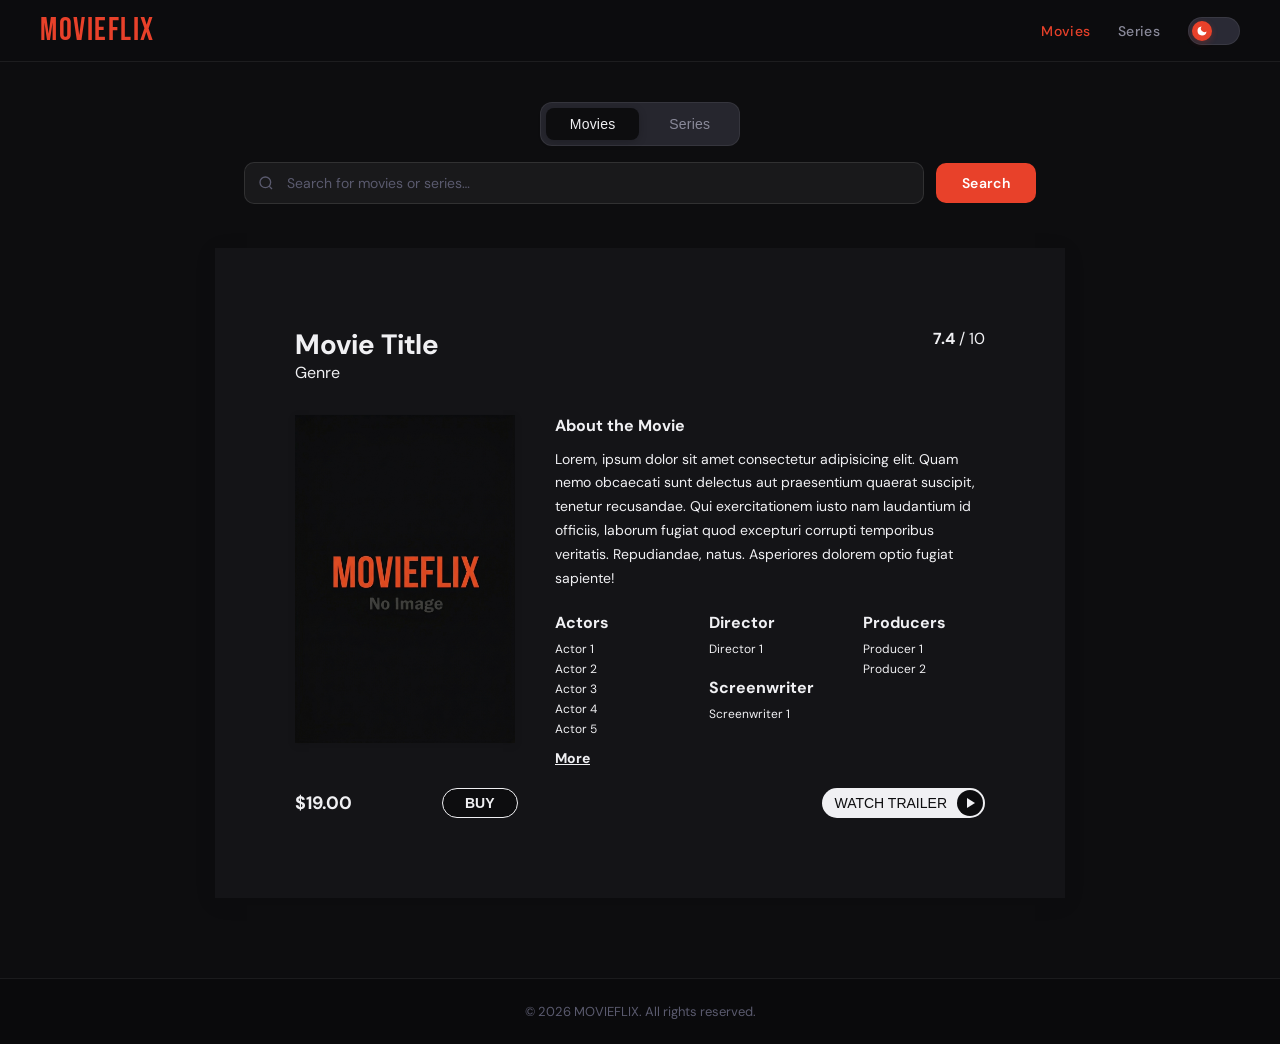
==== movie-details.html @ 96fcd615 "initial Commit" ====
<!doctype html>
<html lang="en" data-theme="dark">
  <head>
    <meta charset="UTF-8" />
    <meta name="viewport" content="width=device-width, initial-scale=1.0" />
    <title>MOVIEFLIX - Movie Streaming Platform</title>
    <link rel="stylesheet" href="css/style.css" />
    <script src="js/script.js" defer></script>
  </head>
  <body>
    <!-- NAV -->
    <nav>
      <a class="logo" href="/">
        <span class="logo-text">MOVIEFLIX</span>
      </a>

      <div class="nav-right">
        <ul class="nav-links">
          <li><a href="/" class="active">Movies</a></li>
          <li><a href="/shows.html">Series</a></li>
        </ul>

        <!-- THEME TOGGLE -->
        <button
          class="theme-toggle"
          id="themeToggle"
          aria-label="Toggle theme"
          title="Toggle dark/light mode"
        >
          <div class="toggle-track"></div>
          <div class="toggle-thumb">
            <!-- Moon -->
            <svg class="moon-icon" viewBox="0 0 24 24">
              <path d="M21 12.79A9 9 0 1 1 11.21 3a7 7 0 0 0 9.79 9.79z" />
            </svg>
            <!-- Sun -->
            <svg class="sun-icon" viewBox="0 0 24 24">
              <circle cx="12" cy="12" r="5" />
              <line
                x1="12"
                y1="1"
                x2="12"
                y2="3"
                stroke="white"
                stroke-width="2"
              />
              <line
                x1="12"
                y1="21"
                x2="12"
                y2="23"
                stroke="white"
                stroke-width="2"
              />
              <line
                x1="4.22"
                y1="4.22"
                x2="5.64"
                y2="5.64"
                stroke="white"
                stroke-width="2"
              />
              <line
                x1="18.36"
                y1="18.36"
                x2="19.78"
                y2="19.78"
                stroke="white"
                stroke-width="2"
              />
              <line
                x1="1"
                y1="12"
                x2="3"
                y2="12"
                stroke="white"
                stroke-width="2"
              />
              <line
                x1="21"
                y1="12"
                x2="23"
                y2="12"
                stroke="white"
                stroke-width="2"
              />
              <line
                x1="4.22"
                y1="19.78"
                x2="5.64"
                y2="18.36"
                stroke="white"
                stroke-width="2"
              />
              <line
                x1="18.36"
                y1="5.64"
                x2="19.78"
                y2="4.22"
                stroke="white"
                stroke-width="2"
              />
            </svg>
          </div>
        </button>
      </div>
    </nav>

    <!-- MAIN -->
    <main>
      <!-- Tabs -->
      <div class="tabs-wrapper">
        <div class="tabs">
          <button class="tab active" onclick="setTab(this)">Movies</button>
          <button class="tab" onclick="setTab(this)">Series</button>
        </div>
      </div>

      <!-- Search -->
      <div class="search-bar">
        <div class="search-input-wrap">
          <svg
            class="search-icon"
            width="16"
            height="16"
            viewBox="0 0 24 24"
            fill="none"
            stroke="currentColor"
            stroke-width="2"
          >
            <circle cx="11" cy="11" r="8" />
            <line x1="21" y1="21" x2="16.65" y2="16.65" />
          </svg>
          <input
            class="search-input"
            type="text"
            placeholder="Search for movies or series…"
          />
        </div>
        <a href="search.html" class="search-btn-link">
          <button class="search-btn">Search</button>
        </a>
      </div>

      <!-- Grid -->
      <div class="movie-detail">
        <div class="movie-header">
          <div class="movie-title-section">
            <h1 class="movie-title">Movie Title</h1>
            <p class="movie-genre">Genre</p>
          </div>
          <div class="movie-rating"><strong>7.4</strong> <span>/ 10</span></div>
        </div>

        <div class="movie-content">
          <div class="movie-poster">
            <img src="Images/NoImage.png" alt="Movie Title" />
          </div>

          <div class="movie-info">
            <h2 class="section-title">About the Movie</h2>
            <p class="movie-description">
              Lorem, ipsum dolor sit amet consectetur adipisicing elit. Quam
              nemo obcaecati sunt delectus aut praesentium quaerat suscipit,
              tenetur recusandae. Qui exercitationem iusto nam laudantium id
              officiis, laborum fugiat quod excepturi corrupti temporibus
              veritatis. Repudiandae, natus. Asperiores dolorem optio fugiat
              sapiente!
            </p>

            <div class="credits-grid">
              <div class="credit-item">
                <h4>Actors</h4>
                <ul>
                  <li>Actor 1</li>
                  <li>Actor 2</li>
                  <li>Actor 3</li>
                  <li>Actor 4</li>
                  <li>Actor 5</li>
                </ul>
                <span class="more-link">More</span>
              </div>

              <div class="credit-item">
                <h4>Director</h4>
                <ul>
                  <li>Director 1</li>
                </ul>
                <h4 style="margin-top: 20px">Screenwriter</h4>
                <ul>
                  <li>Screenwriter 1</li>
                </ul>
              </div>

              <div class="credit-item">
                <h4>Producers</h4>
                <ul>
                  <li>Producer 1</li>
                  <li>Producer 2</li>
                </ul>
              </div>
            </div>
          </div>
        </div>

        <div class="movie-actions">
          <div class="price-section">
            <span class="price">$19.00</span>
            <button class="buy-button">BUY</button>
          </div>

          <button class="watch-trailer">
            WATCH TRAILER
            <span class="play-icon"></span>
          </button>
        </div>
      </div>
    </main>

    <!-- FOOTER -->
    <footer>© 2026 MOVIEFLIX. All rights reserved.</footer>
    
    <!-- Spinner -->
    <div class="spinner"></div>
  </body>
</html>
---- css/style.css ----
@import url("https://fonts.googleapis.com/css2?family=Bebas+Neue&family=DM+Sans:wght@300;400;500;600&display=swap");

*,
*::before,
*::after {
  box-sizing: border-box;
  margin: 0;
  padding: 0;
}

:root {
  --transition: 0.35s cubic-bezier(0.4, 0, 0.2, 1);
}

[data-theme="dark"] {
  --bg: #0d0d0f;
  --bg2: #141417;
  --bg3: #1c1c21;
  --surface: #1e1e24;
  --surface2: #26262e;
  --border: rgba(255, 255, 255, 0.07);
  --text: #f0f0f3;
  --text2: #8a8a9a;
  --text3: #5a5a6e;
  --accent: #e8412a;
  --accent2: #ff6b4a;
  --glow: rgba(232, 65, 42, 0.25);
  --nav-bg: rgba(13, 13, 15, 0.9);
  --card-overlay: linear-gradient(
    to top,
    rgba(0, 0, 0, 0.9) 0%,
    transparent 60%
  );
  --hero-overlay: linear-gradient(
    to bottom,
    rgba(13, 13, 15, 0) 40%,
    rgba(13, 13, 15, 1) 100%
  );
  --tab-active-bg: #0d0d0f;
  --tab-active-text: #f0f0f3;
  --tab-inactive-text: #8a8a9a;
  --search-bg: rgba(255, 255, 255, 0.05);
  --search-border: rgba(255, 255, 255, 0.1);
  --search-text: #f0f0f3;
  --footer-bg: #0a0a0c;
  --footer-text: #5a5a6e;
}

[data-theme="light"] {
  --bg: #f4f4f6;
  --bg2: #ffffff;
  --bg3: #ececf0;
  --surface: #ffffff;
  --surface2: #f0f0f5;
  --border: rgba(0, 0, 0, 0.08);
  --text: #111116;
  --text2: #5a5a6e;
  --text3: #9090a8;
  --accent: #e8412a;
  --accent2: #c93520;
  --glow: rgba(232, 65, 42, 0.15);
  --nav-bg: rgba(244, 244, 246, 0.92);
  --card-overlay: linear-gradient(
    to top,
    rgba(0, 0, 0, 0.85) 0%,
    transparent 55%
  );
  --hero-overlay: linear-gradient(
    to bottom,
    rgba(244, 244, 246, 0) 30%,
    rgba(244, 244, 246, 0.8) 90%,
    rgba(244, 244, 246, 1) 100%
  );
  --tab-active-bg: #111116;
  --tab-active-text: #ffffff;
  --tab-inactive-text: #5a5a6e;
  --search-bg: #ffffff;
  --search-border: rgba(0, 0, 0, 0.12);
  --search-text: #111116;
  --footer-bg: #e4e4e8;
  --footer-text: #9090a8;
}

body {
  background: var(--bg);
  color: var(--text);
  font-family: "DM Sans", sans-serif;
  min-height: 100vh;
  transition:
    background var(--transition),
    color var(--transition);
}

/* ─── NAV ─── */
nav {
  position: sticky;
  top: 0;
  z-index: 100;
  background: var(--nav-bg);
  backdrop-filter: blur(20px);
  -webkit-backdrop-filter: blur(20px);
  border-bottom: 1px solid var(--border);
  display: flex;
  align-items: center;
  justify-content: space-between;
  padding: 0 40px;
  height: 62px;
  transition:
    background var(--transition),
    border-color var(--transition);
}

.logo {
  display: flex;
  align-items: center;
  gap: 10px;
  text-decoration: none;
}

.logo-text {
  font-family: "Bebas Neue", sans-serif;
  font-size: 32px;
  letter-spacing: 1.5px;
  color: var(--accent);
  transition: color var(--transition);
}

.nav-right {
  display: flex;
  align-items: center;
  gap: 28px;
}

.nav-links {
  display: flex;
  gap: 28px;
  list-style: none;
}

.nav-links a {
  text-decoration: none;
  font-size: 14px;
  font-weight: 500;
  color: var(--text2);
  transition: color 0.2s;
  letter-spacing: 0.3px;
}

.nav-links a.active {
  color: var(--accent);
}
.nav-links a:hover {
  color: var(--text);
}

/* ─── THEME TOGGLE ─── */
.theme-toggle {
  position: relative;
  width: 52px;
  height: 28px;
  cursor: pointer;
  background: none;
  border: none;
  padding: 0;
}

.toggle-track {
  position: absolute;
  inset: 0;
  border-radius: 14px;
  background: var(--surface2);
  border: 1.5px solid var(--border);
  transition:
    background var(--transition),
    border-color var(--transition);
  overflow: hidden;
}

[data-theme="dark"] .toggle-track {
  background: #2a2a35;
}
[data-theme="light"] .toggle-track {
  background: #d8d8e8;
}

.toggle-thumb {
  position: absolute;
  top: 4px;
  left: 4px;
  width: 20px;
  height: 20px;
  border-radius: 50%;
  background: var(--accent);
  display: flex;
  align-items: center;
  justify-content: center;
  transition:
    transform var(--transition),
    background var(--transition);
  box-shadow: 0 2px 6px var(--glow);
}

[data-theme="light"] .toggle-thumb {
  transform: translateX(24px);
}

.toggle-thumb svg {
  width: 12px;
  height: 12px;
  fill: white;
}
.toggle-thumb .sun-icon {
  display: none;
}
.toggle-thumb .moon-icon {
  display: block;
}
[data-theme="light"] .toggle-thumb .sun-icon {
  display: block;
}
[data-theme="light"] .toggle-thumb .moon-icon {
  display: none;
}

/* ─── HERO ─── */
.hero {
  position: relative;
  height: 480px;
  overflow: hidden;
}

.hero-image {
  width: 100%;
  height: 100%;
  object-fit: cover;
  object-position: center top;
  display: block;
}

.hero-gradient {
  position: absolute;
  inset: 0;
  background: var(--hero-overlay);
  transition: background var(--transition);
}

/* ─── MAIN ─── */
main {
  max-width: 1100px;
  margin: 0 auto;
  padding: 40px 24px 80px;
}

/* ─── TABS ─── */
.tabs-wrapper {
  margin-bottom: 16px;
  display: flex;
  justify-content: center;
}
.tabs {
  display: flex;
  gap: 6px;
  background: var(--surface2);
  border: 1px solid var(--border);
  border-radius: 12px;
  padding: 5px;
  width: fit-content;
  transition: background var(--transition);
}

.tab {
  padding: 8px 24px;
  border-radius: 8px;
  font-size: 14px;
  font-weight: 500;
  cursor: pointer;
  border: none;
  background: transparent;
  color: var(--tab-inactive-text);
  transition:
    background var(--transition),
    color var(--transition);
  letter-spacing: 0.2px;
}

.tab.active {
  background: var(--tab-active-bg);
  color: var(--tab-active-text);
  box-shadow: 0 2px 8px rgba(0, 0, 0, 0.2);
}

/* ─── SEARCH ─── */
.search-bar {
  display: flex;
  align-items: center;
  justify-content: center;
  gap: 12px;
  margin-bottom: 44px;
}

.search-input-wrap {
  position: relative;
  flex: 1;
  max-width: 680px;
}

.search-icon {
  position: absolute;
  left: 14px;
  top: 50%;
  transform: translateY(-50%);
  color: var(--text3);
  pointer-events: none;
}

.search-input {
  width: 100%;
  padding: 11px 14px 11px 42px;
  border-radius: 10px;
  border: 1.5px solid var(--search-border);
  background: var(--search-bg);
  color: var(--search-text);
  font-family: "DM Sans", sans-serif;
  font-size: 14px;
  outline: none;
  transition:
    border-color 0.2s,
    background var(--transition),
    color var(--transition);
}

.search-input::placeholder {
  color: var(--text3);
}
.search-input:focus {
  border-color: var(--accent);
}

.search-btn {
  padding: 11px 26px;
  background: var(--accent);
  color: white;
  border: none;
  border-radius: 10px;
  font-family: "DM Sans", sans-serif;
  font-size: 14px;
  font-weight: 600;
  cursor: pointer;
  letter-spacing: 0.3px;
  transition:
    background 0.2s,
    transform 0.15s,
    box-shadow 0.2s;
}

.search-btn:hover {
  background: var(--accent2);
  transform: translateY(-1px);
  box-shadow: 0 6px 18px var(--glow);
}

.search-btn:active {
  transform: translateY(0);
}

/* ─── GRID ─── */
.movie-grid {
  display: grid;
  grid-template-columns: repeat(auto-fill, minmax(200px, 1fr));
  gap: 24px;
}

/* ─── CARD ─── */
.movie-card {
  cursor: pointer;
  position: relative;
}

.card-poster {
  position: relative;
  overflow: hidden;
  aspect-ratio: 2/3;
  background: var(--surface);
  transition:
    transform 0.3s cubic-bezier(0.34, 1.56, 0.64, 1),
    box-shadow 0.3s;
}

.movie-card:hover .card-poster {
  transform: translateY(-6px) scale(1.02);
  box-shadow:
    0 20px 40px rgba(0, 0, 0, 0.4),
    0 0 0 1.5px var(--accent);
}

.card-poster img {
  width: 100%;
  height: 100%;
  object-fit: cover;
  display: block;
  transition: transform 0.4s;
}

.movie-card:hover .card-poster img {
  transform: scale(1.05);
}

.card-overlay {
  position: absolute;
  inset: 0;
  background: var(--card-overlay);
  display: flex;
  align-items: flex-end;
  padding: 14px 12px;
  opacity: 0;
  transition: opacity 0.3s;
}

.movie-card:hover .card-overlay {
  opacity: 1;
}

.play-btn {
  width: 36px;
  height: 36px;
  border-radius: 50%;
  background: var(--accent);
  display: flex;
  align-items: center;
  justify-content: center;
  box-shadow: 0 4px 12px var(--glow);
}

.play-btn svg {
  width: 14px;
  height: 14px;
  fill: white;
  margin-left: 2px;
}

.card-info {
  margin-top: 10px;
}

.card-title {
  font-size: 13px;
  font-weight: 600;
  color: var(--text);
  line-height: 1.3;
  transition: color var(--transition);
}

.card-genre {
  font-size: 11.5px;
  color: var(--text2);
  margin-top: 3px;
  transition: color var(--transition);
}

/* ─── FOOTER ─── */
footer {
  position: static;
  bottom: 0;
  left: 0;
  right: 0;
  background: var(--footer-bg);
  border-top: 1px solid var(--border);
  text-align: center;
  padding: 24px;
  font-size: 13px;
  color: var(--footer-text);
  transition:
    background var(--transition),
    color var(--transition),
    border-color var(--transition);
}

/* ─── FADE IN ─── */
@keyframes fadeUp {
  from {
    opacity: 0;
    transform: translateY(18px);
  }
  to {
    opacity: 1;
    transform: translateY(0);
  }
}

.movie-card {
  animation: fadeUp 0.5s ease both;
}
.movie-card:nth-child(1) {
  animation-delay: 0.05s;
}
.movie-card:nth-child(2) {
  animation-delay: 0.1s;
}
.movie-card:nth-child(3) {
  animation-delay: 0.15s;
}
.movie-card:nth-child(4) {
  animation-delay: 0.2s;
}
.movie-card:nth-child(5) {
  animation-delay: 0.25s;
}
.movie-card:nth-child(6) {
  animation-delay: 0.3s;
}
.movie-card:nth-child(7) {
  animation-delay: 0.35s;
}
.movie-card:nth-child(8) {
  animation-delay: 0.4s;
}
.movie-card:nth-child(9) {
  animation-delay: 0.45s;
}
.movie-card:nth-child(10) {
  animation-delay: 0.5s;
}

@media (max-width: 768px) {
  .movie-grid {
    display: flex;
    flex-direction: column;
    align-items: center;
    justify-content: center;
    gap: 16px;
  }
  .movie-card {
    max-width: 280px;
  }
}

/* movie detail */

.movie-detail {
  max-width: 850px;
  background: var(--bg2);
  box-shadow: 0 4px 20px rgba(0, 0, 0, 0.1);
  padding: 80px;
  margin: 0 auto;
}

.movie-header {
  display: flex;
  justify-content: space-between;
  align-items: flex-start;
  margin-bottom: 32px;
}

.movie-title-section {
  flex: 1;
}

.movie-title {
  font-size: 28px;
  font-weight: 700;
  color: var(--text);
  line-height: 1.2;
}

.movie-genre {
  font-size: 16px;
  color: var(--text);
  font-weight: 400;
}

.movie-rating {
  font-size: 16px;
  font-weight: 600;
  color: var(--text);
}

.movie-rating span {
  color: var(--text);
  font-weight: 400;
}

.movie-content {
  display: flex;
  gap: 40px;
  margin-bottom: 20px;
}

.movie-poster {
  flex-shrink: 0;
  width: 220px;
}

.movie-poster img {
  width: 100%;
  height: auto;
  box-shadow: 0 2px 8px rgba(0, 0, 0, 0.1);
}

.movie-info {
  flex: 1;
}

.section-title {
  font-size: 16px;
  font-weight: 700;
  color: var(--text);
  margin-bottom: 12px;
}

.movie-description {
  font-size: 14px;
  line-height: 1.7;
  color: var(--text);
  max-width: 600px;
  margin-bottom: 22px;
}

.credits-grid {
  display: grid;
  grid-template-columns: repeat(auto-fill, minmax(100px, 1fr));
  gap: 32px;
}

.credit-item h4 {
  font-size: 16px;
  font-weight: 700;
  color: var(--text);
  margin-bottom: 8px;
}

.credit-item ul {
  list-style: none;
}

.credit-item li {
  font-size: 12px;
  color: var(--text);
  margin-bottom: 4px;
  cursor: pointer;
}

.credit-item li:hover {
  text-decoration: underline;
}

.more-link {
  font-size: 14px;
  font-weight: 700;
  color: var(--text);
  text-decoration: underline;
  cursor: pointer;
  margin-top: 8px;
  display: inline-block;
}

.movie-actions {
  display: flex;
  justify-content: space-between;
  align-items: center;
}

.price-section {
  display: flex;
  align-items: center;
  gap: 90px;
}

.price {
  font-size: 18px;
  font-weight: 700;
  color: var(--text);
}

.buy-button {
  padding: 6px 22px;
  border: 1px solid var(--text);
  background: var(--bg);
  color: var(--text);
  font-family: "Inter", sans-serif;
  font-size: 14px;
  font-weight: 600;
  border-radius: 24px;
  cursor: pointer;
  transition: all 0.2s ease;
}

.buy-button:hover {
  background: var(--bg2);
  color: var(--text2);
}

.watch-trailer {
  display: flex;
  align-items: center;
  gap: 10px;
  padding: 2px 2px 2px 12px;
  background: var(--text);
  color: var(--bg);
  border: none;
  border-radius: 24px;
  font-family: "Inter", sans-serif;
  font-size: 14px;
  font-weight: 500;
  cursor: pointer;
  transition: all 0.2s ease;
}

.watch-trailer:hover {
  background: var(--text);
}

.play-icon {
  width: 26px;
  height: 26px;
  background: var(--bg);
  border-radius: 50%;
  display: flex;
  align-items: center;
  justify-content: center;
}

.play-icon::after {
  content: "";
  width: 0;
  height: 0;
  border-left: 8px solid var(--text);
  border-top: 5px solid transparent;
  border-bottom: 5px solid transparent;
  margin-left: 2px;
}

/* Pagination */
.pagination-container {
  margin-top: 20px;
}

.pagination {
  display: flex;
  justify-content: center;
  align-items: center;
  gap: 10px;
}

.btn-primary {
  padding: 6px 12px;
  border: 1px solid var(--text);
  background: var(--bg);
  color: var(--text);
  font-family: "Inter", sans-serif;
  font-size: 14px;
  font-weight: 600;
  border-radius: 24px;
  cursor: pointer;
  transition: all 0.2s ease;
}

.btn-primary:hover {
  opacity: 0.7;
}

.page-counter {
  font-size: 14px;
  font-weight: 600;
  color: var(--text);
}

.btn-primary:disabled {
  opacity: 0.5;
  cursor: not-allowed;
}
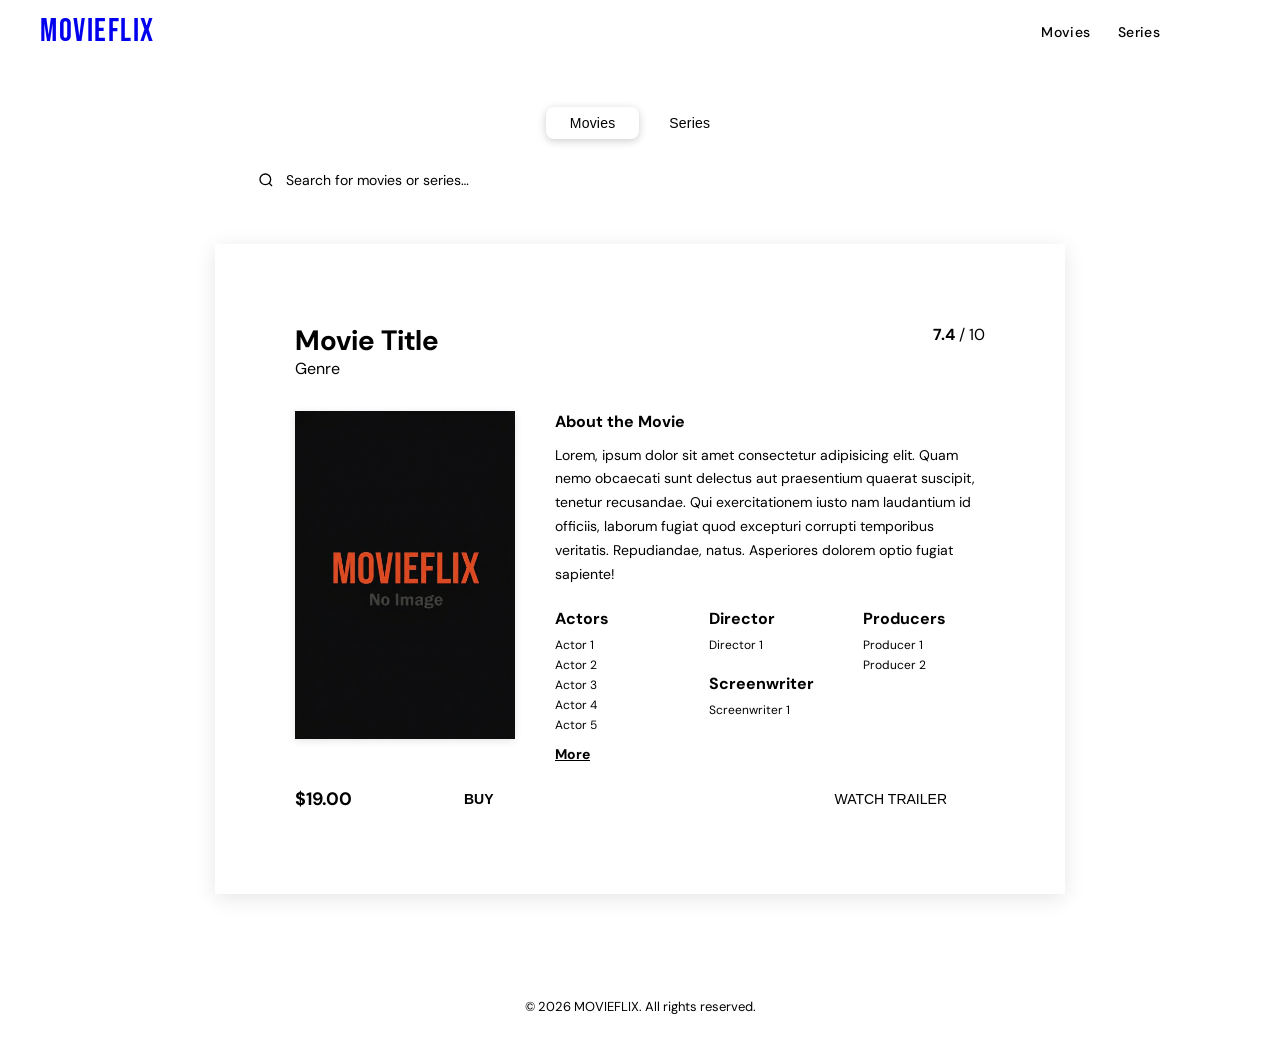
==== commit 6dfc4d49: "The theme toggle is now fully functional and persists the selected preference using localStorage." ====
--- a/movie-details.html
+++ b/movie-details.html
@@ -1,5 +1,5 @@
 <!doctype html>
-<html lang="en" data-theme="dark">
+<html lang="en">
   <head>
     <meta charset="UTF-8" />
     <meta name="viewport" content="width=device-width, initial-scale=1.0" />
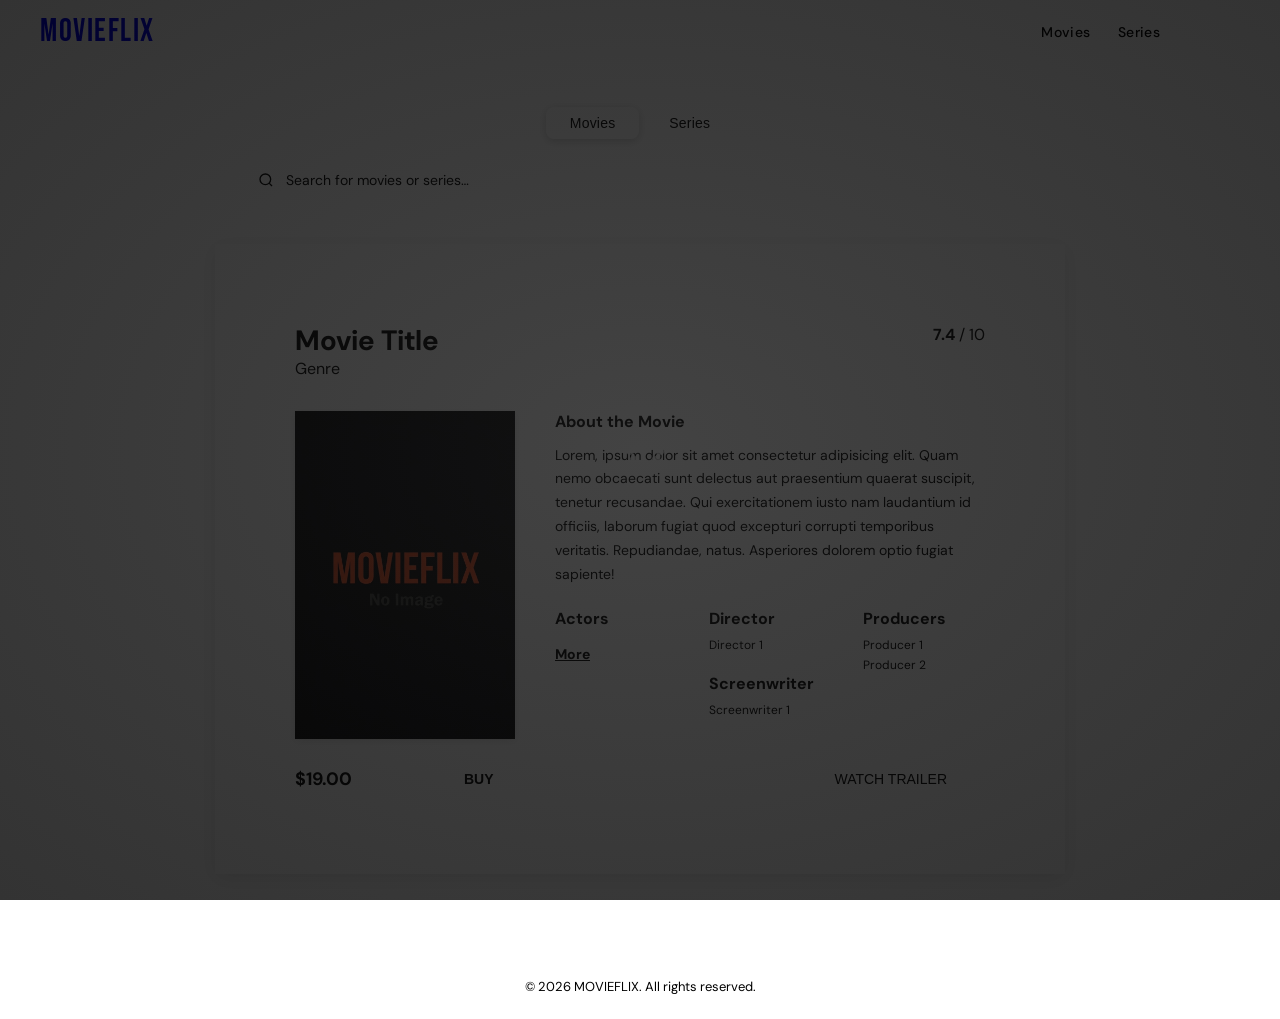
==== commit f8718565: "Display details pages now working proparly" ====
--- a/movie-details.html
+++ b/movie-details.html
@@ -5,6 +5,7 @@
     <meta name="viewport" content="width=device-width, initial-scale=1.0" />
     <title>MOVIEFLIX - Movie Streaming Platform</title>
     <link rel="stylesheet" href="css/style.css" />
+    <link rel="stylesheet" href="css/spinner.css" />
     <script src="js/script.js" defer></script>
   </head>
   <body>
@@ -16,7 +17,7 @@
 
       <div class="nav-right">
         <ul class="nav-links">
-          <li><a href="/" class="active">Movies</a></li>
+          <li><a href="/">Movies</a></li>
           <li><a href="/shows.html">Series</a></li>
         </ul>
 
@@ -146,20 +147,22 @@
       <div class="movie-detail">
         <div class="movie-header">
           <div class="movie-title-section">
-            <h1 class="movie-title">Movie Title</h1>
-            <p class="movie-genre">Genre</p>
-          </div>
-          <div class="movie-rating"><strong>7.4</strong> <span>/ 10</span></div>
+            <h1 class="movie-title" id="movieTitle">Movie Title</h1>
+            <p class="movie-genre" id="movieGenre">Genre</p>
+          </div>
+          <div class="movie-rating">
+            <strong id="movieRating">7.4</strong> <span>/ 10</span>
+          </div>
         </div>
 
         <div class="movie-content">
           <div class="movie-poster">
-            <img src="Images/NoImage.png" alt="Movie Title" />
+            <img id="moviePoster" src="Images/NoImage.png" alt="Movie Title" />
           </div>
 
           <div class="movie-info">
             <h2 class="section-title">About the Movie</h2>
-            <p class="movie-description">
+            <p class="movie-description" id="movieOverview">
               Lorem, ipsum dolor sit amet consectetur adipisicing elit. Quam
               nemo obcaecati sunt delectus aut praesentium quaerat suscipit,
               tenetur recusandae. Qui exercitationem iusto nam laudantium id
@@ -171,30 +174,24 @@
             <div class="credits-grid">
               <div class="credit-item">
                 <h4>Actors</h4>
-                <ul>
-                  <li>Actor 1</li>
-                  <li>Actor 2</li>
-                  <li>Actor 3</li>
-                  <li>Actor 4</li>
-                  <li>Actor 5</li>
-                </ul>
-                <span class="more-link">More</span>
+                <ul id="actorsList"></ul>
+                <span class="more-link" id="actorsMoreLink">More</span>
               </div>
 
               <div class="credit-item">
                 <h4>Director</h4>
-                <ul>
+                <ul id="directorList">
                   <li>Director 1</li>
                 </ul>
                 <h4 style="margin-top: 20px">Screenwriter</h4>
-                <ul>
+                <ul id="screenwriterList">
                   <li>Screenwriter 1</li>
                 </ul>
               </div>
 
               <div class="credit-item">
                 <h4>Producers</h4>
-                <ul>
+                <ul id="producersList">
                   <li>Producer 1</li>
                   <li>Producer 2</li>
                 </ul>
@@ -219,7 +216,7 @@
 
     <!-- FOOTER -->
     <footer>© 2026 MOVIEFLIX. All rights reserved.</footer>
-    
+
     <!-- Spinner -->
     <div class="spinner"></div>
   </body>
--- a/css/style.css
+++ b/css/style.css
@@ -450,7 +450,7 @@
   transition: color var(--transition);
 }
 
-.card-genre {
+.card-date {
   font-size: 11.5px;
   color: var(--text2);
   margin-top: 3px;
@@ -767,4 +767,4 @@
 .btn-primary:disabled {
   opacity: 0.5;
   cursor: not-allowed;
-}
+}
--- a/css/spinner.css
+++ b/css/spinner.css
@@ -0,0 +1,143 @@
+/* Spinner From: https://codepen.io/tbrownvisuals/pen/edGYvx */
+.spinner {
+  position: fixed;
+  z-index: 999;
+  height: 2em;
+  width: 2em;
+  overflow: show;
+  margin: auto;
+  top: 0;
+  left: 0;
+  bottom: 0;
+  right: 0;
+  display: none;
+}
+
+.show {
+  display: block;
+}
+
+/* Transparent Overlay */
+.spinner:before {
+  content: '';
+  display: block;
+  position: fixed;
+  top: 0;
+  left: 0;
+  width: 100%;
+  height: 100%;
+  background: radial-gradient(rgba(20, 20, 20, 0.8), rgba(0, 0, 0, 0.8));
+
+  background: -webkit-radial-gradient(
+    rgba(20, 20, 20, 0.8),
+    rgba(0, 0, 0, 0.8)
+  );
+}
+
+/* :not(:required) hides these rules from IE9 and below */
+.spinner:not(:required) {
+  /* hide "loading..." text */
+  font: 0/0 a;
+  color: transparent;
+  text-shadow: none;
+  background-color: transparent;
+  border: 0;
+}
+
+.spinner:not(:required):after {
+  content: '';
+  display: block;
+  font-size: 10px;
+  width: 1em;
+  height: 1em;
+  margin-top: -0.5em;
+  -webkit-animation: spinner 150ms infinite linear;
+  -moz-animation: spinner 150ms infinite linear;
+  -ms-animation: spinner 150ms infinite linear;
+  -o-animation: spinner 150ms infinite linear;
+  animation: spinner 150ms infinite linear;
+  border-radius: 0.5em;
+  -webkit-box-shadow: rgba(255, 255, 255, 0.75) 1.5em 0 0 0,
+    rgba(255, 255, 255, 0.75) 1.1em 1.1em 0 0,
+    rgba(255, 255, 255, 0.75) 0 1.5em 0 0,
+    rgba(255, 255, 255, 0.75) -1.1em 1.1em 0 0,
+    rgba(255, 255, 255, 0.75) -1.5em 0 0 0,
+    rgba(255, 255, 255, 0.75) -1.1em -1.1em 0 0,
+    rgba(255, 255, 255, 0.75) 0 -1.5em 0 0,
+    rgba(255, 255, 255, 0.75) 1.1em -1.1em 0 0;
+  box-shadow: rgba(255, 255, 255, 0.75) 1.5em 0 0 0,
+    rgba(255, 255, 255, 0.75) 1.1em 1.1em 0 0,
+    rgba(255, 255, 255, 0.75) 0 1.5em 0 0,
+    rgba(255, 255, 255, 0.75) -1.1em 1.1em 0 0,
+    rgba(255, 255, 255, 0.75) -1.5em 0 0 0,
+    rgba(255, 255, 255, 0.75) -1.1em -1.1em 0 0,
+    rgba(255, 255, 255, 0.75) 0 -1.5em 0 0,
+    rgba(255, 255, 255, 0.75) 1.1em -1.1em 0 0;
+}
+
+/* Animation */
+
+@-webkit-keyframes spinner {
+  0% {
+    -webkit-transform: rotate(0deg);
+    -moz-transform: rotate(0deg);
+    -ms-transform: rotate(0deg);
+    -o-transform: rotate(0deg);
+    transform: rotate(0deg);
+  }
+  100% {
+    -webkit-transform: rotate(360deg);
+    -moz-transform: rotate(360deg);
+    -ms-transform: rotate(360deg);
+    -o-transform: rotate(360deg);
+    transform: rotate(360deg);
+  }
+}
+@-moz-keyframes spinner {
+  0% {
+    -webkit-transform: rotate(0deg);
+    -moz-transform: rotate(0deg);
+    -ms-transform: rotate(0deg);
+    -o-transform: rotate(0deg);
+    transform: rotate(0deg);
+  }
+  100% {
+    -webkit-transform: rotate(360deg);
+    -moz-transform: rotate(360deg);
+    -ms-transform: rotate(360deg);
+    -o-transform: rotate(360deg);
+    transform: rotate(360deg);
+  }
+}
+@-o-keyframes spinner {
+  0% {
+    -webkit-transform: rotate(0deg);
+    -moz-transform: rotate(0deg);
+    -ms-transform: rotate(0deg);
+    -o-transform: rotate(0deg);
+    transform: rotate(0deg);
+  }
+  100% {
+    -webkit-transform: rotate(360deg);
+    -moz-transform: rotate(360deg);
+    -ms-transform: rotate(360deg);
+    -o-transform: rotate(360deg);
+    transform: rotate(360deg);
+  }
+}
+@keyframes spinner {
+  0% {
+    -webkit-transform: rotate(0deg);
+    -moz-transform: rotate(0deg);
+    -ms-transform: rotate(0deg);
+    -o-transform: rotate(0deg);
+    transform: rotate(0deg);
+  }
+  100% {
+    -webkit-transform: rotate(360deg);
+    -moz-transform: rotate(360deg);
+    -ms-transform: rotate(360deg);
+    -o-transform: rotate(360deg);
+    transform: rotate(360deg);
+  }
+}
